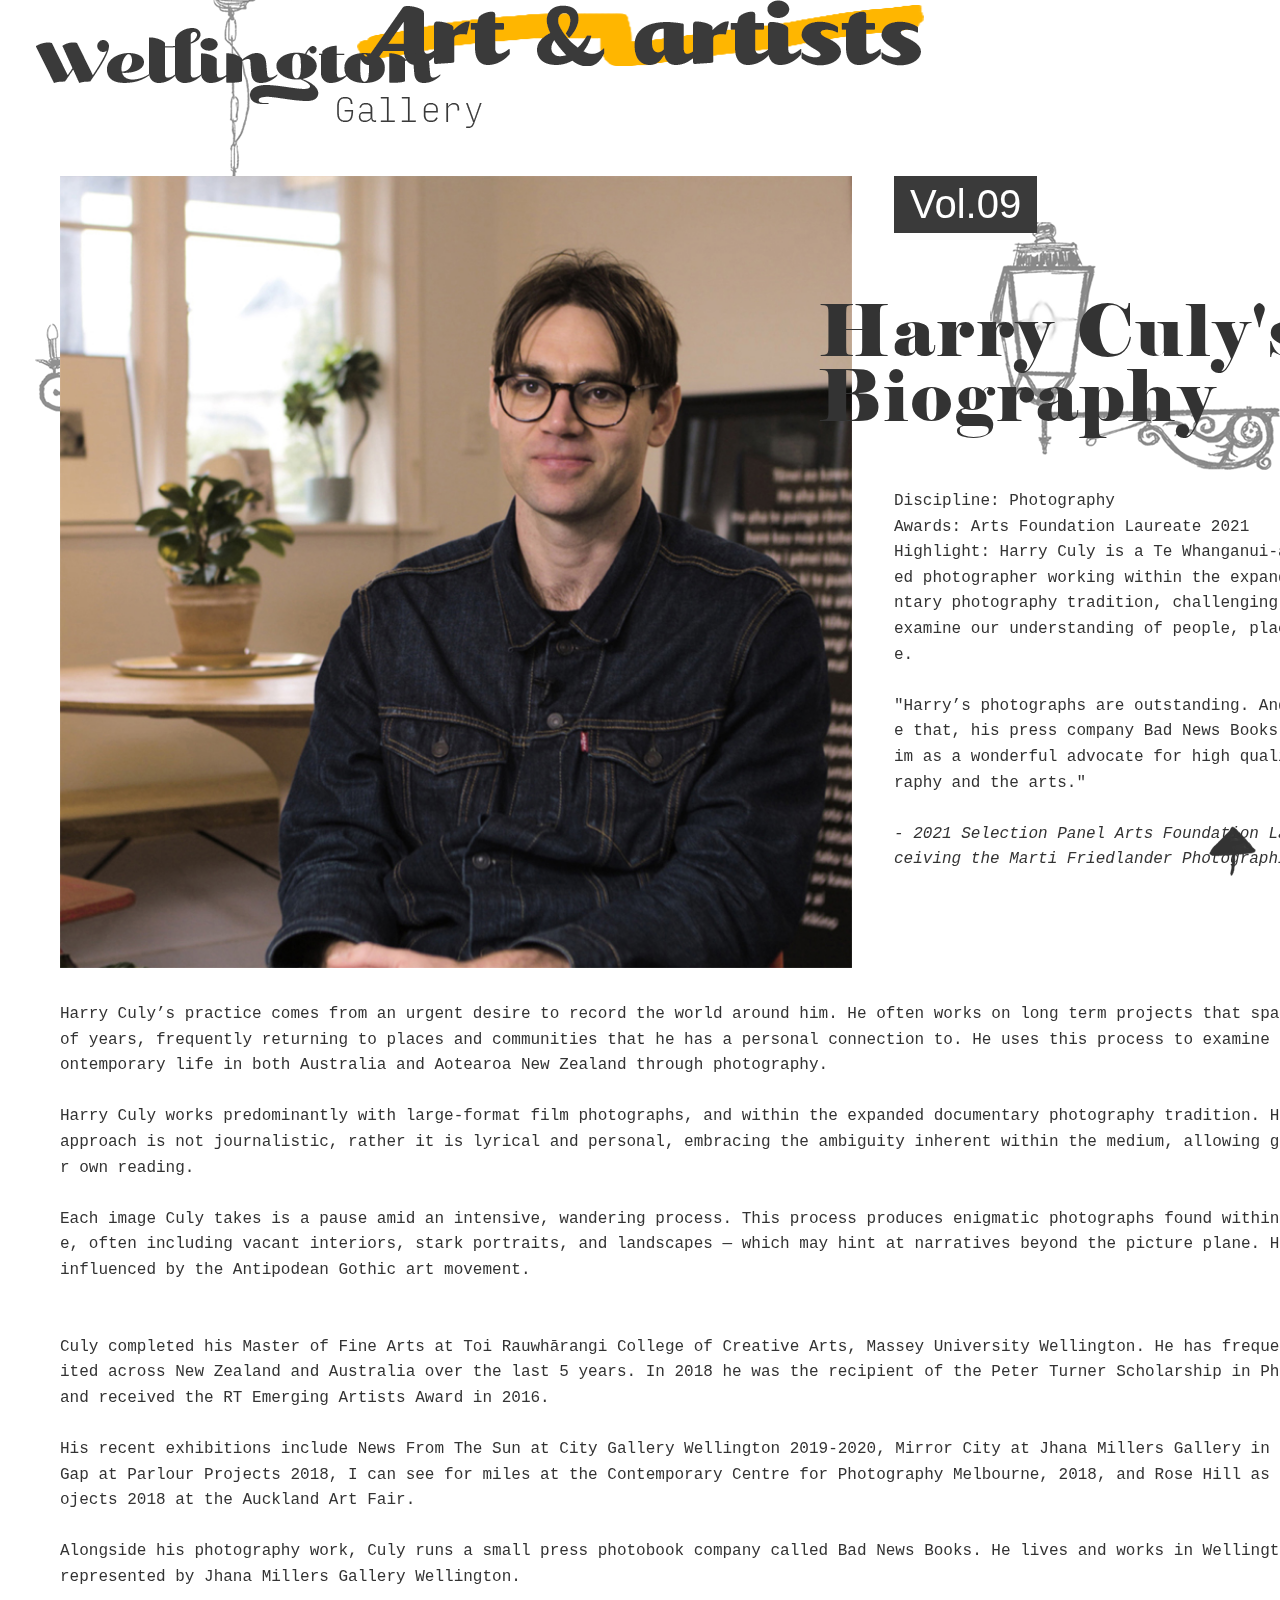
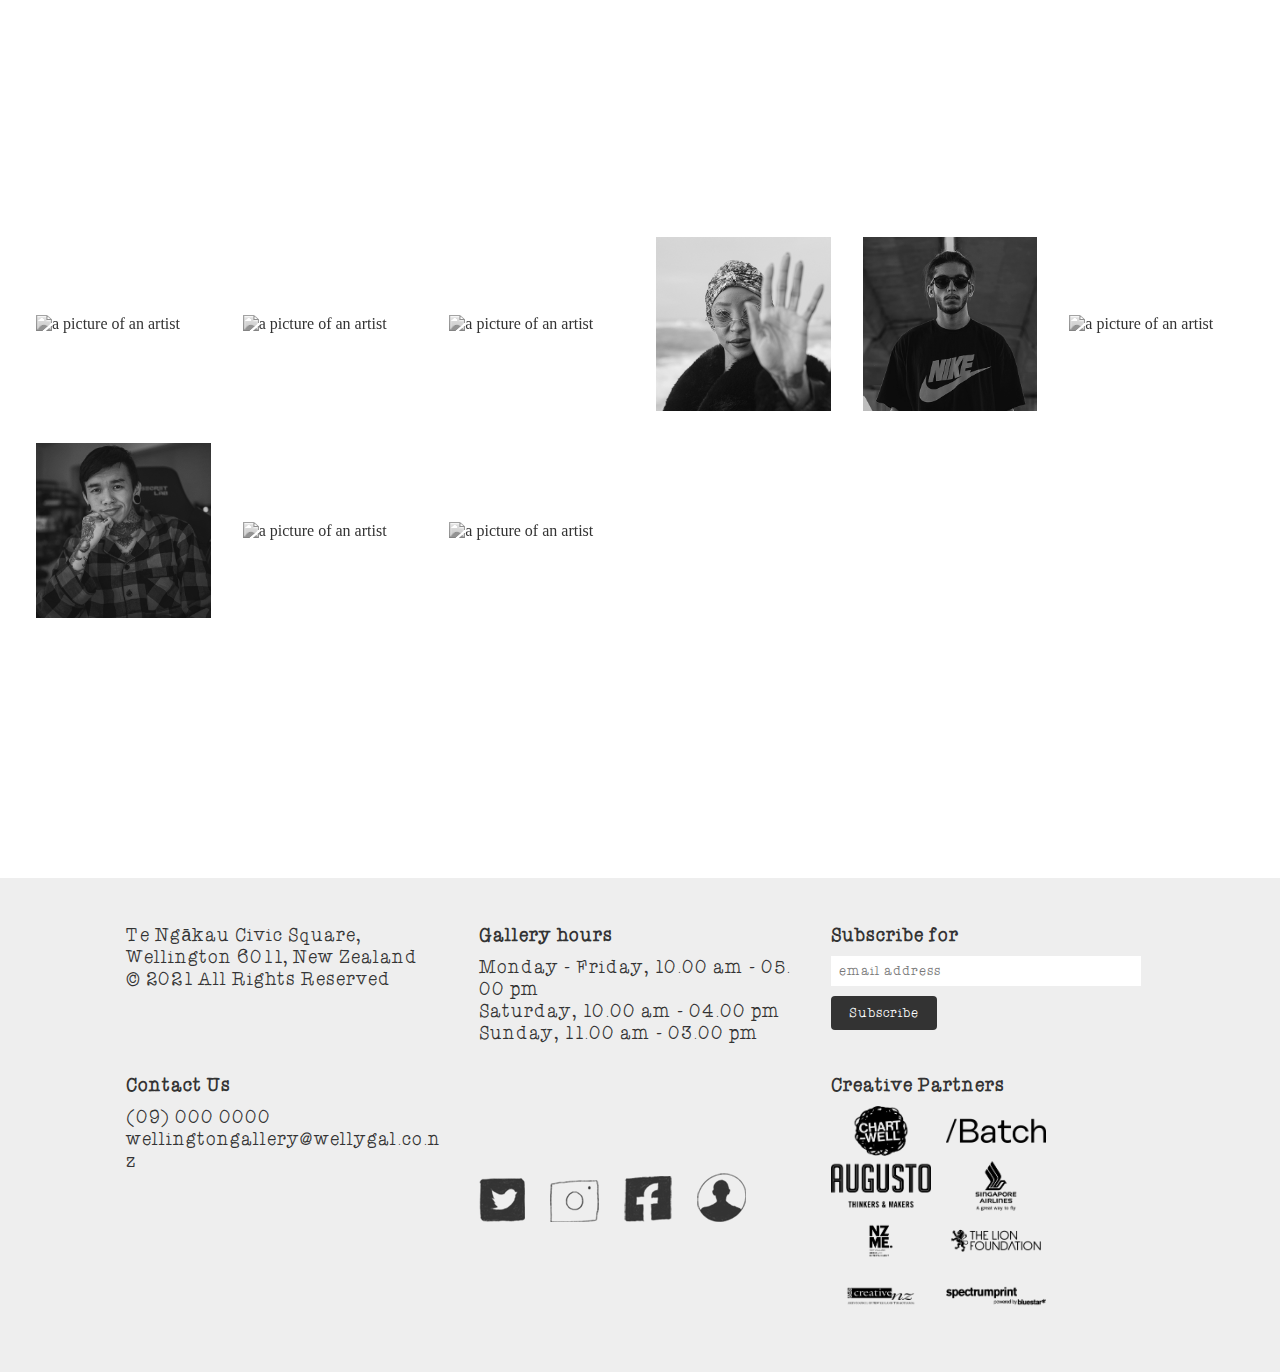
==== artartists.html @ f789f9ac "Add files via upload" ====
<!DOCTYPE html>
<html lang="en">
  <head>
    <meta charset="UTF-8" />
    <meta http-equiv="X-UA-Compatible" content="IE=edge" />
    <meta name="viewport" content="width=device-width, initial-scale=1.0" />

    <meta property="og:url" content="http://"> <!-- 주소-->
    <meta property="og:title" content=""> <!-- 제목 -->
    <meta property="og:type" content="website"> <!-- 정보-->
    <meta property="og:description" content="description">

    <title>Wellington Gallery</title>

    <link rel="icon" href="images/favicon.png">
    <link rel="stylesheet" type="text/css" href="css/slick.css" />
    <link rel="stylesheet" type="text/css" href="css/slick-theme.css" />
    <link rel="stylesheet" type="text/css" href="css/aos.css" />
    <link rel="stylesheet" type="text/css" href="css/style.css" />
    <link rel="stylesheet" href="https://use.typekit.net/sln8mxs.css">

    <script type="text/javascript" src="js/jquery-3.1.1.min.js"></script>
    <script type="text/javascript" src="js/jquery-ui.min.js"></script>
    

  </head>
  <body>
    <div id="wrapper">
      <div class="bg_fixed">
        <img src="images/chandelier.png" alt="chandelier" class="chandelier"/>
        <img src="images/light.png" alt="light" class="light"/>
      </div>
      <header class="header">
    <h1 class="logo">
          <a href="index.html" target="_self"
            ><img src="images/logo.png" alt="logo image"
          /></a>
        </h1>
        <nav class="main-nav" id="overlay">
          <ul class="nav_list">
            <li>
              <a href="index.html#sec1">what's on?</a>
            </li>
            <li><a href="index.html#sec2">highlights</a></li>
            <li><a href="index.html#sec3">virtual tour</a></li>
            <li>
              <a href="#sec5">art &amp; artists</a
              >
            </li>
            <li><a href="index.html#sec4">events</a></li>            
            <li><a href="index.html#footer">contact us</a></li>
          </ul>
        </nav>
        <div class="search">
          <input type="text" placeholder="" />
          <button>
            <img src="images/search.png" alt="search" />
          </button>
        </div>
        <div class="shop">
          <button>
          <img src="images/shop.png" alt="shop icon" class="shopicon">
          </button>
        </div>
        <div class="menu" >
            <button class="nav-button" id="toggle">
            
            <img src="images/ham.png" alt="menu icon" class="menu-btn" />
            <img src="images/close_icon.png" alt="close icon" class="close-btn">
      </button>
        </div>
      </header>

      <!-- header end -->

      <!-- art & artists start -->

      <section>
        <section class="artartists" id="sec5">
        <img src="images/sec5_title.png" alt="Art and artists">
        <div class="vol9">
          
          <div class="interviewBoxtop">
          <div class="interviewpic">
            <img src="images/sub/harryculy.jpg" alt="a picture of Harry Culy" />
          </div>
          <div class="interviewtext">
            <span class="volspan">Vol.09</span>
            <h1
              data-aos="fade-up-left"
              data-aos-duration="2000"
              data-aos-delay="300"
            >
              Harry Culy's<br />
              Biography
            </h1>

            <p>
              Discipline: Photography<br />
              Awards: Arts Foundation Laureate 2021 <br />
              Highlight: Harry Culy is a Te Whanganui-a-Tara based photographer
              working within the expanded documentary photography tradition,
              challenging us to re-examine our understanding of people, place
              and home. <br /><br />
              "Harry’s photographs are outstanding. And alongside that, his
              press company Bad News Books cements him as a wonderful advocate
              for high quality photography and the arts."<br /><br>
              <em
                >- 2021 Selection Panel Arts Foundation Laureate receiving the
                Marti Friedlander Photographic Award</em
              >
              </p>
              </div>
              </div>

              
              <div class="interviewtext it2">
              <p>
              Harry Culy’s practice comes from an urgent desire to record the
              world around him. He often works on long term projects that span a
              number of years, frequently returning to places and communities
              that he has a personal connection to. He uses this process to
              examine everyday contemporary life in both Australia and Aotearoa
              New Zealand through photography. <br />

              <br />
              Harry Culy works predominantly with large-format film photographs,
              and within the expanded documentary photography tradition. However
              his approach is not journalistic, rather it is lyrical and
              personal, embracing the ambiguity inherent within the medium,
              allowing gaps for our own reading. <br /><br />

              Each image Culy takes is a pause amid an intensive, wandering
              process. This process produces enigmatic photographs found within
              daily life, often including vacant interiors, stark portraits, and
              landscapes — which may hint at narratives beyond the picture
              plane. His work is influenced by the Antipodean Gothic art
              movement. <br /><br />
              </

              He says of this movement, “I don’t exactly know why I’m interested
              in this type of work… I think I was subconsciously drawn to it.
              It’s difficult to describe but it draws on Freud’s notion of the
              ‘Uncanny’. I have spent a lot of time going down the rabbit hole,
              researching, reading books, watching films, looking at ‘gothic’
              painting and art – looking at ideas behind the gothic ­– like the
              post-colonial discourse, and the way it works on a psychological
              level. I guess I’m drawn to the feeling it gives me, especially
              with everyday life... More than anything it’s a feeling of being
              unsettled, of uneasiness, of anxiety. That feeling seems to echo
              my relationship to Aotearoa and my own sense of ‘home’.”<br /><br />

              Culy completed his Master of Fine Arts at Toi Rauwhārangi College
              of Creative Arts, Massey University Wellington. He has frequently
              exhibited across New Zealand and Australia over the last 5 years.
              In 2018 he was the recipient of the Peter Turner Scholarship in
              Photography, and received the RT Emerging Artists Award in
              2016.<br /><br />

              His recent exhibitions include News From The Sun at City Gallery
              Wellington 2019-2020, Mirror City at Jhana Millers Gallery in
              2020, The Gap at Parlour Projects 2018, I can see for miles at the
              Contemporary Centre for Photography Melbourne, 2018, and Rose Hill
              as part of Projects 2018 at the Auckland Art Fair. <br /><br />

              Alongside his photography work, Culy runs a small press photobook
              company called Bad News Books. He lives and works in Wellington.
              He is represented by Jhana Millers Gallery Wellington.
            </p>
            </div>          
        </div>
      </section>

      <!-- art & artists end -->

      <!-- gallery start -->

      <section class="gallery">
        <div class="sub-grid-container">
          <figure class="gallery-item">
            <img src="images/sub/artist01.jpg" alt="a picture of an artist" />
          </figure>
          <figure class="gallery-item">
            <img src="images/sub/artist02.jpg" alt="a picture of an artist" />
          </figure>
          <figure class="gallery-item">
            <img src="images/sub/artist03.jpg" alt="a picture of an artist" />
          </figure>
          <figure class="gallery-item">
            <img src="images/sub/artist04.jpg" alt="a picture of an artist" />
          </figure>
          <figure class="gallery-item">
            <img src="images/sub/artist05.jpg" alt="a picture of an artist" />
          </figure>
          <figure class="gallery-item">
            <img src="images/sub/artist06.jpg" alt="a picture of an artist" />
          </figure>
          <figure class="gallery-item">
            <img src="images/sub/artist07.jpg" alt="a picture of an artist" />
          </figure>
          <figure class="gallery-item">
            <img src="images/sub/artist08.jpg" alt="a picture of an artist" />
          </figure>
          <figure class="gallery-item">
            <img src="images/sub/artist09.jpg" alt="a picture of an artist" />
          </figure>
        </div>
      </section>

      <!-- header end -->

      <!-- back to top -->

      <div class="topButton">
        <button onclick="topFunction()" id="scrolltop"></button>
      </div>

      <!-- footer start -->
      <footer id="footer">
        <div class="grid-container">
          <div class="address">
            <p>
              Te Ngākau Civic Square,<br />
              Wellington 6011, New Zealand<br />
              &copy 2021 All Rights Reserved
            </p>
          </div>

          <div class="hours">
            <h6>Gallery hours</h6>
            <p>
              Monday - Friday, 10.00 am - 05.00 pm<br />
              Saturday, 10.00 am - 04.00 pm<br />
              Sunday, 11.00 am - 03.00 pm
            </p>
          </div>

          <div class="mailing">
            <h6>Subscribe for</h6>
            <input
              type="text"
              class="mailing_input"
              placeholder="email address"
            />
            <button type="submit">Subscribe</button>
          </div>

          <div class="contact">
            <h6>Contact Us</h6>
            <p>(09) 000 0000</p>
            <p>wellingtongallery@wellygal.co.nz</p>
          </div>

          <div class="social">
            <a href="#self"
              ><img src="images/twitter.png" alt="twitter icon"
            /></a>
            <a href="#self"
              ><img src="images/insta.png" alt="instagram icon"
            /></a>
            <a href="#self"
              ><img src="images/facebook.png" alt="facebook icon"
            /></a>
            <a href="#self"
              ><img src="images/contact.png" alt="contact icon"
            /></a>
          </div>

          <div class="partner">
            <h6>Creative Partners</h6>
            <img src="images/partner01.png" alt="partner's banner" />
            <img src="images/partner06.png" alt="partner's banner" />
            <img src="images/partner03.png" alt="partner's banner" />
            <img src="images/partner04.png" alt="partner's banner" />
            <img src="images/partner05.png" alt="partner's banner" />
            <img src="images/partner02.png" alt="partner's banner" />
            <img src="images/partner07.png" alt="partner's banner" />
            <img src="images/partner08.png" alt="partner's banner" />
          </div>
        </div>
      </footer>
      <!-- footer end -->
    </div>
    <!-- wrapper end-->

    <script type="text/javascript" src="js/aos.js"></script>
    <script type="text/javascript" src="js/slick.js"></script>
    <script type="text/javascript">
      $(document).ready(function () {
        // top button
        $(function () {
          // back to top
          $("#scrolltop").click(function () {
            $("html, body").animate({ scrollTop: "0" }, 500);
          });

          // menu open
          const btnNavEl = document.querySelector(".menu-btn");
          const headerEl = document.querySelector(".header");
          const closeEl = document.querySelector(".close-btn");
          const closeEls = document.querySelector(".nav_list");

          btnNavEl.addEventListener("click", function () {
            headerEl.classList.toggle("nav-open");
          });

          closeEl.addEventListener("click", function () {
            headerEl.classList.toggle("nav-open");
          });

          closeEls.addEventListener("click", function () {
            headerEl.classList.toggle("nav-open");
          });

          // flicking lights on and off

          $(window).on("scroll", function () {
            console.log($(this).scrollTop());
            if ($(this).scrollTop() >= 420) {
              $(".chandelier").attr("src", "images/chandelier_on.png");
              $(".light").attr("src", "images/light_on.png");
              // $(".chandelier").addClass("chandelier_on")
            } else {
              $(".chandelier").attr("src", "images/chandelier.png");
              $(".light").attr("src", "images/light.png");
            }
            if ($(this).scrollTop() >= 3190) {
              $(".light").attr("src", "images/light.png");
              $(".chandelier").attr("src", "images/chandelier.png");
            }

            //Scroll event
            $(window).scroll(function () {
              var scrolled = $(window).scrollTop();
              if (scrolled > 200) $("#scrolltop").fadeIn("slow");
              if (scrolled < 200) $("#scrolltop").fadeOut("slow");
            });
          });
          // aos initialisation
          AOS.init();
        });
      });
    </script>
  </body>
</html>
---- css/style.css ----
@font-face {
  font-family: "Atype";
  src: url("../fonts/ATypewriterForMe.woff") format("woff"),
    url("../fonts/ATypewriterForMe.ttf") format("truetype");
}

@font-face {
  font-family: "Elephant";
  src: url("../fonts/ELEPHNT.woff") format("woff"),
  url("../fonts/ELEPHNT.TTF") format("truetype");
}

@import url("https://fonts.googleapis.com/css2?family=Inter:wght@400;500;700&family=Roboto+Mono:ital,wght@0,300;0,400;0,600;1,400&display=swap");
@import url('http://fonts.cdnfonts.com/css/elephant');

/* general */
/* 
main colour: #ffb600 
font colour: #3a3a3a
section colour: #333


Input Mono Italic
font-family: input-mono, monospace;
font-weight: 400;
font-style: italic;


Input Mono Regular
font-family: input-mono, monospace;
font-weight: 400;
font-style: normal;

Input Mono Bold Italic
font-family: input-mono, monospace;
font-weight: 700;
font-style: italic;

Input Mono Bold
font-family: input-mono, monospace;
font-weight: 700;
font-style: normal;

Input Mono Compressed Italic
font-family: input-mono-compressed, monospace;
font-weight: 400;
font-style: italic;

Input Mono Compressed Regular
font-family: input-mono-compressed, monospace;
font-weight: 400;
font-style: normal;

Input Mono Compressed Bold
font-family: input-mono-compressed, monospace;
font-weight: 700;
font-style: normal;

Input Mono Compressed Bold Italic
font-family: input-mono-compressed, monospace;
font-weight: 700;
font-style: italic;

Input Mono Condensed Regular
font-family: input-mono-condensed, monospace;
font-weight: 400;
font-style: normal;

Input Mono Condensed Italic
font-family: input-mono-condensed, monospace;
font-weight: 400;
font-style: italic;

Input Mono Condensed Bold
font-family: input-mono-condensed, monospace;
font-weight: 700;
font-style: normal;

Input Mono Condensed Bold Italic
font-family: input-mono-condensed, monospace;
font-weight: 700;
font-style: italic;

Input Mono Narrow Regular
font-family: input-mono-narrow, monospace;
font-weight: 400;
font-style: normal;

Input Mono Narrow Italic
font-family: input-mono-narrow, monospace;
font-weight: 400;
font-style: italic;

Input Mono Narrow Bold
font-family: input-mono-narrow, monospace;
font-weight: 700;
font-style: normal;

Input Mono Narrow Bold Italic
font-family: input-mono-narrow, monospace;
font-weight: 700;
font-style: italic;
*/

* {
  padding: 0;
  margin: 0;
  box-sizing: border-box;
  color: #333;

}

::-webkit-scrollbar{
  width: 15px;
}
::-webkit-scrollbar-track{
  background-color: #fff;
}
::-webkit-scrollbar-thumb{
  background-color: #ffb600;
  border-radius: 10px;
}

html {
  overflow-x: hidden;
}


ul {
  list-style: none;
}
a {
  text-decoration: none;
}
p {
  word-break: break-all;
}




#wrapper {
  width: 100%;
  overflow-x: hidden;
}
.inner {
  width: 1200px;
  margin: 0 auto;
}
/* #wrapper {width: 100%; background: url(../images/chandelier.png) top -5px left 42px no-repeat} */
.bg_fixed {
  position: fixed;
  top: 0;
  z-index: -1;
  display: flex;
  justify-content: space-between;
  width: 100%;
}
.bg_fixed img {
  object-fit: none;
}
.bg_fixed img:nth-child(1) {
  transform: translate(24px, -22px);
}
.bg_fixed img:nth-child(2) {
  padding-top: 190px;
}

/* header */
header {
  width: 100%;
  height: 165px;
  padding: 0 36px;
  display: flex;
  column-gap: 1rem;
  align-items: center;
  justify-content: space-between;
  position: fixed;
  top: 0;
  z-index: 999;
}

.header .main-nav {
  font-family: "Atype", input-mono, monospace;
  font-size: 40px;
  text-align: center;
  color: #fff;
  width: 100%;
  height: 100vh;
  background-color: rgba(58, 58, 58, 0.92);

  position: absolute;
  left: 0;
  top: 0;

  display: flex;
  justify-content: center;
  align-items: center;

  opacity: 0;
  pointer-events: none;
  visibility: hidden;
  transition: all 0.5s ease-in-out;
  transform: translateX(100%);
  z-index: -1;
  backdrop-filter: blur(10px);
}

.nav_list li {
  margin-bottom: 20px;
}

.nav_list li a {
  color: #fff;  
}

.menu button {
  border: none;
  background: none;
  cursor: pointer;

  display: block;
}

.close-btn {
  display: none;
  filter: invert();
  z-index: 999;
}

/* nav open */
.nav-open .main-nav {
  opacity: 1;
  pointer-events: auto;
  visibility: visible;
  transform: translateX(0);
}
.nav-open .close-btn {
  display: block;
}
.nav-open .menu-btn {
  display: none;
}
.nav-open .search {
  display: none;
}
.nav-open .shopicon {
  display: none;
}

.search {
  display: flex;
  margin-left: 65rem;
}
.search input {
  border: none;
  height: 40px;
  background: none;
  outline: none;
  background: url(../images/search_bar.png) no-repeat;
  background-position-y: bottom;
  font-family: "atype";
  width: 165px;
}
.search button {
  display: inline-block;
  vertical-align: top;
  padding-left: 5px;
  border: none;
  cursor: pointer;
  background: none;
}
.shop button{
  cursor: pointer;
  background: none;
  border: none;
}
/* slick1 */
.center.slick-slider {
  margin-top: 48px;
  overflow: hidden;
}
.center .slick-list {
  overflow: inherit;
}
.center .slick-center .slide-h3 {
  color: #fff;
}
.center .slider {
  width: 600px;
  height: 150px;
  margin: 20px auto;
  text-align: center;
}
.center .slide-h3 {
  margin: 10% 0 10% 0;
  padding: 40% 20%;
  background: #008ed6;
}
.center .slider div {
  margin-right: 5px;
}
.center .slick-slide {
  padding: 34px 0;
}
.center .slick-slide img {
  opacity: 0.6;
}
.center .slick-center {
  display: block;
  opacity: 1;
  transform: scale(1.1);
}
.center .slick-center img {
  opacity: 1;
}
.center .slick-slide h3 {
  background-color: #fff;
}
.center .slick-active {
  position: inherit;
  z-index: -1;
}
.center .slick-center {
  z-index: 10;
}
.center .slick-prev,
.center .slick-next {
  z-index: 999;
  top: calc(50% - 35px);
}
.center .slick-prev {
  left: 36px;
}
.center .slick-next {
  right: 36px;
}
.center .slick-prev:before,
.center .slick-next:before {
  color: #000;
}
.center .slick-dots {
  bottom: 0;
  z-index: 100;
}
.center .slick-dots li {
  width: 30px;
  height: 33px;
}
.center .slick-dots li.slick-active {
  width: 64px;
  height: 35px;
}
.center .slick-dots li.slick-active button:before {
  background: url(../images/pager_active.png) no-repeat;
  opacity: 1;
}
.center .slick-dots li button:before {
  font-size: 35px;
  content: "";
  width: 100%;
  height: 100%;
  opacity: 1;
  background: url(../images/pager_none.png) no-repeat;
}
.center.slick-dotted.slick-slider {
  padding-bottom: 60px;
}
.slick-prev.slick-arrow {
  background: url(../images/arrow_left.png) no-repeat;
  width: 55px;
  height: 47px;
  z-index: 1;
}
.slick-next.slick-arrow {
  background: url(../images/arrow_right.png) no-repeat;
  width: 55px;
  height: 47px;
  filter: brightness(20%);
  z-index: 100;
}
.center .slick-prev:before,
.center .slick-next:before {
  display: none;
}
/* section1 */
.sec1 {
  text-align: center;
}
.sec1 h2 {
  margin: 274px 0 48px 0;
}
.sec1 .center {
  margin-bottom: 224px;
}

/* section 2 */
.sec2 {
  width: 100%;
}
.sec2 img {
  width: 100%;
  display: inline-block;
}
.sec2_left h2 img {
  width: auto;
}
@media (max-width: 1700px) {
  .sec2_title {
  height: 350px;
  }
  .sec2_left p{
  display: none;
}
}
.hidden {
  opacity: 0;
}
.console-container {
  font-family: inherit;
  font-size: 28px;

  display: block;
  color: #333;
  top: 0;
  bottom: 0;
  left: 0;
  right: 0;
  margin: auto;
}
.console-underscore {
  display: inline-block;
  position: relative;
  top: -0.14em;
  left: 10px;
}
.sec2 .container {
  display: flex !important;
}
.sec2_left {
  width: 50%;
  font-family: input-mono, monospace;
  line-height: 1.8;
  padding: 0;
}
.sec2 .container.first .sec2_left {
  padding: 36px 54px;
}



.sec2_left h2 {
  text-align: right;
  padding-top: 12px;
}
.console-underscore {
  margin: 120px 0 20px 0;
}
.sec2_right {
  width: 50%;
}

/* slick2 */

/* section 3 */
.sec3 {
  text-align: center;
  margin-top: 224px;
  position: relative;
}
.robin {
  position: absolute;
  top: 2px;
   left: 20%;
}
@media (max-width: 1300px){
 .robin{
   left: 15%;
 }
}
@media (max-width: 1100px){
 .robin{
   left: 7%;
 }
}
@media (max-width: 1100px){
 .robin{
   display: none;
 }
}
.map {
  width: 100%;
  margin-top: 70px;
}
.mapWrap {
  background: #ffb600;
  height: 960px;
  width: 100%;
  background-size: cover;
  margin-top: 80px;
  margin-bottom: 240px;
  cursor: url('../images/foot.png'), auto;
  padding-top: 100.5px;
}
.galleries {
  position: relative;
  width: 970px;
  height: 100%;
  background: url(../images/mapppp.png) no-repeat;
  margin: 0 auto;
}
.gal {
  position: absolute;
}
.gal.choi {
  top: 147px;
    left: 50px;
}
.gal.west {
    bottom: 72px;
    left: 30px;
}
.gal.galleryshop {
top: 184px;
right: 317px;
}

.gal.east {
     bottom: 110px;
    right: 268px;
}

.sparkle {
  position: relative;
  top: 50%;
  left: 50%;
  transform: translate(-50%, -50%);
  display: block;
  border-radius: 50%;
  overflow: hidden;
}
.west .sparkle {
  border-radius: 0;
}
.sparkle img {
  display: block;
  transition: all 0.5s cubic-bezier(0.645, 0.045, 0.355, 1);
}
.sparkle .glow-wrap {
  overflow: hidden;
  position: absolute;
  width: 100%;
  height: 100%;
  top: 0;
  width: 180px;
  transform: translateX(16px);
}
.choi .sparkle .glow-wrap {
  transform: translateX(25px);
}
.sparkle .glow {
  display: block;
  position: absolute;
  width: 40%;
  height: 200%;
  background: rgba(255, 255, 255, 0.2);
  top: 0;
  filter: blur(5px);
  transform: rotate(45deg) translate(-450%, 0);
  transition: all 0.5s cubic-bezier(0.645, 0.045, 0.355, 1);
}
.sparkle:hover .glow {
  transform: rotate(45deg) translate(450%, 0);
  transition: all 1s cubic-bezier(0.645, 0.045, 0.355, 1);
}
.sparkle:hover img,
.sparkle:hover .glow-wrap {
  margin-top: 0;
}

/* sec3 modal */
.modal_hidden {
  display: none;
}

.choi_modal{
  position: absolute;
  margin: 0 auto;
  width: 920px;
  background-color: #eee;
  padding: 36px;
  z-index: 9999;
  position: absolute;
  top: 50%;
  left: 50%;
  transform: translate(-50%, -50%);
}
.choi_modal p{
  margin-top: 10px;
}
.choi_modal img:nth-child(2) {
  margin-top: 50px;
}

.shop_modal{
  position: relative;
  margin: 0 auto;
  width: 1100px;
  background-color: #eee;
  padding: 36px;
  z-index: 999;
  position: absolute;
  top: 50%;
  left: 50%;
  transform: translate(-50%, -50%);
}
.shop_modal img:nth-child(2){
  margin-top: 50px;
}

.west_modal{
  position: relative;
  margin: 0 auto;
  width: 920px;
  background-color: #eee;
  padding: 36px;
  z-index: 999;
  position: absolute;
  top: 50%;
  left: 50%;
  transform: translate(-50%, -50%);
}
.west_modal img:nth-child(2){
  margin-top: 50px;
  width: 750px;
}
.west_modal p{
  margin-top: 10px;
}

.east_modal{
  position: relative;
  margin: 0 auto;
  width: 820px;
  background-color: #eee;
  padding: 36px;
  z-index: 999;
  position: absolute;
  top: 50%;
  left: 50%;
  transform: translate(-50%, -50%);
}
.east_modal img:nth-child(2){
  margin-top: 50px;
  width: 650px;
}
.east_modal p{
  margin-top: 10px;
}

.close-modal {
  cursor: pointer;
  background: none;
  border: none;
  position: absolute;
  top: 20px;
  right: 20px;
}

/* section 4 */
.sec4 {
  text-align: center;
  margin-top: 224px;
}
.sec4 .container {
  display: flex;
  justify-content: center;
  align-items: center;
  gap: 5.25rem;
}
.eventBox {
  font-family: input-mono, monospace;
  margin-top: 80px;
  margin-bottom: 120px;
  width: 40%;
  padding: 52px;
  background-color: #eee;
  position: relative;
  transition: 0.3s;
 box-shadow: 0 2.4rem 4.8rem rgba(0, 0, 0, 0.075);
   overflow:hidden; */
}
.eventBox:hover {
  transform: translateY(20px);
  box-shadow: 0 3.2rem 6.4rem rgba(0, 0, 0, 0.06);
}
.text {
  text-align: left;
}
.eventBox h3 {
  font-size: 24px;
  margin-top: 70px;
  margin-bottom: 24px;
}
.eventBox p {
  line-height: 1.6;
}
.eventBox .text p span {
  display: block;
  margin-bottom: 24px;
  font-size: 18px;
}
.eventBox a {
  display: inline-block;
  margin-top: 24px;
  font-weight: 600;
}
.eventBox img:nth-child(2) {
  width: 100%;
}
.eventz_left {
  position: absolute;
  top: -5px;
  left: -10px;
}
.eventz_right {
  position: absolute;
  top: -5px;
  right: -10px;
}


/* top button */
#scrolltop {
  background: url(../images/top.png) no-repeat;
  width: 47px;
  height: 50px;
  position: fixed;
  bottom: 24px;
  right: 24px;
  border: none;
  cursor: pointer;
}

/* footer */
footer {
  width: 100%;
  margin-top: 224px;
  background-color: #eee;
  font-size: 18px;
  font-family: "Atype", input-mono, monospace;
  padding: 46px 126px;
}
.grid-container {
  display: grid;
  grid-template-columns: repeat(3, 1fr);
  gap: 1.875rem;
  justify-content: center;
}
.grid-container h6 {
  font-size: 18px;
  margin-bottom: 10px;
}
.mailing_input {
  display: block;
  font-family: inherit;
  width: 310px;
  height: 30px;
  border: none;
  padding: 8px;
  margin-bottom: 10px;
}
.mailing_input:focus {
  outline: 1.5px dashed #333333;
}
.mailing button {
  font-family: inherit;
  padding: 9px 18px;
  background-color: #333333;
  color: #fff;
  border: none;
  border-radius: 4px;
  cursor: pointer;
}
.social {
  align-self: center;
}
.social a {
  display: inline-block;
  padding-left: 20px;
}
.social a:hover {
  cursor: pointer;
}
.social a:nth-child(1) {
  padding-left: 0;
}
.partner img {
  width: 100px;
  filter: invert(1);
  margin-right: 10px;
}

/****** sub page ******/
/* art & artists start */
.banner {
  background: url(../images/sub/sub_banner.jpg) no-repeat;
  background-size: cover;
  width: 100%;
  height: 340px;
  margin-top: 220px;
}
.interviewBoxtop{
  width: 100%;
  display: flex;
}
.interviewpic{
  width: 60%;
}
.interviewpic img{
  width: 100%;
}
.artartists > img {
  display: block;
  margin: 0 auto;
}
.artartists h2{
  padding-left: 36px;
  margin-top: 20px;
  margin-bottom: 128px;
  font-family: input-mono, sans-serif;
  font-size: 14px;
  font-weight: 400;
}
.vol9{
  width: 1440px;
  /* display: flex; */
  padding: 60px;
  margin: 0 auto;
  margin-top: 50px;
}
.interviewtext{
  width: calc(40% - 42px);
  margin-left: 42px;
  word-break: break-all;
  position: relative; 
}
.interviewtext.it2{
  width: 100%;
  margin-left: 0;
}
.interviewtext.it2 p{
  padding-top: 30px;
  margin-top: 0;
}
.volspan {
  color: #fff;
  background-color: #3a3a3a;
  padding: 6px 16px;
  font-size: 40px;
  font-family: input-mono, sans-serif;
  display: inline-block;
  margin-bottom: 66px;
}
.interviewtext h1{
  font-size: 72px;
  font-family: 'Elephant', sans-serif;
  font-weight: 400;
  letter-spacing: 3px;
  line-height: 0.9;
  margin-bottom: 66px;
  position: absolute;
  top: auto;
  left: -76px;
    
}
.interviewtext p{
  font-size: 16px;
  font-family: input-mono, monospace;
  letter-spacing: 0;
  font-weight: 100;
  line-height: 1.6;
  margin-top: 190px;
}
.gallery{
  margin-top: 150px;
  }
.sub-grid-container {
  width: 100%;
  display: grid;
  grid-template-columns: repeat(6, 1fr);
  grid-gap: 2rem;
  padding: 36px;
  justify-content: center;
  align-items: center;
}
.sub-grid-container img{
  display: block;
  width: 100%;
  transition: all 0.4s;
  overflow: hidden;
  filter: grayscale(1);
}
.sub-grid-container img:hover {
  transform: scale(1.1);
  cursor: pointer;
  filter: grayscale(0);
}
.gallery-item{
  overflow: hidden;
}
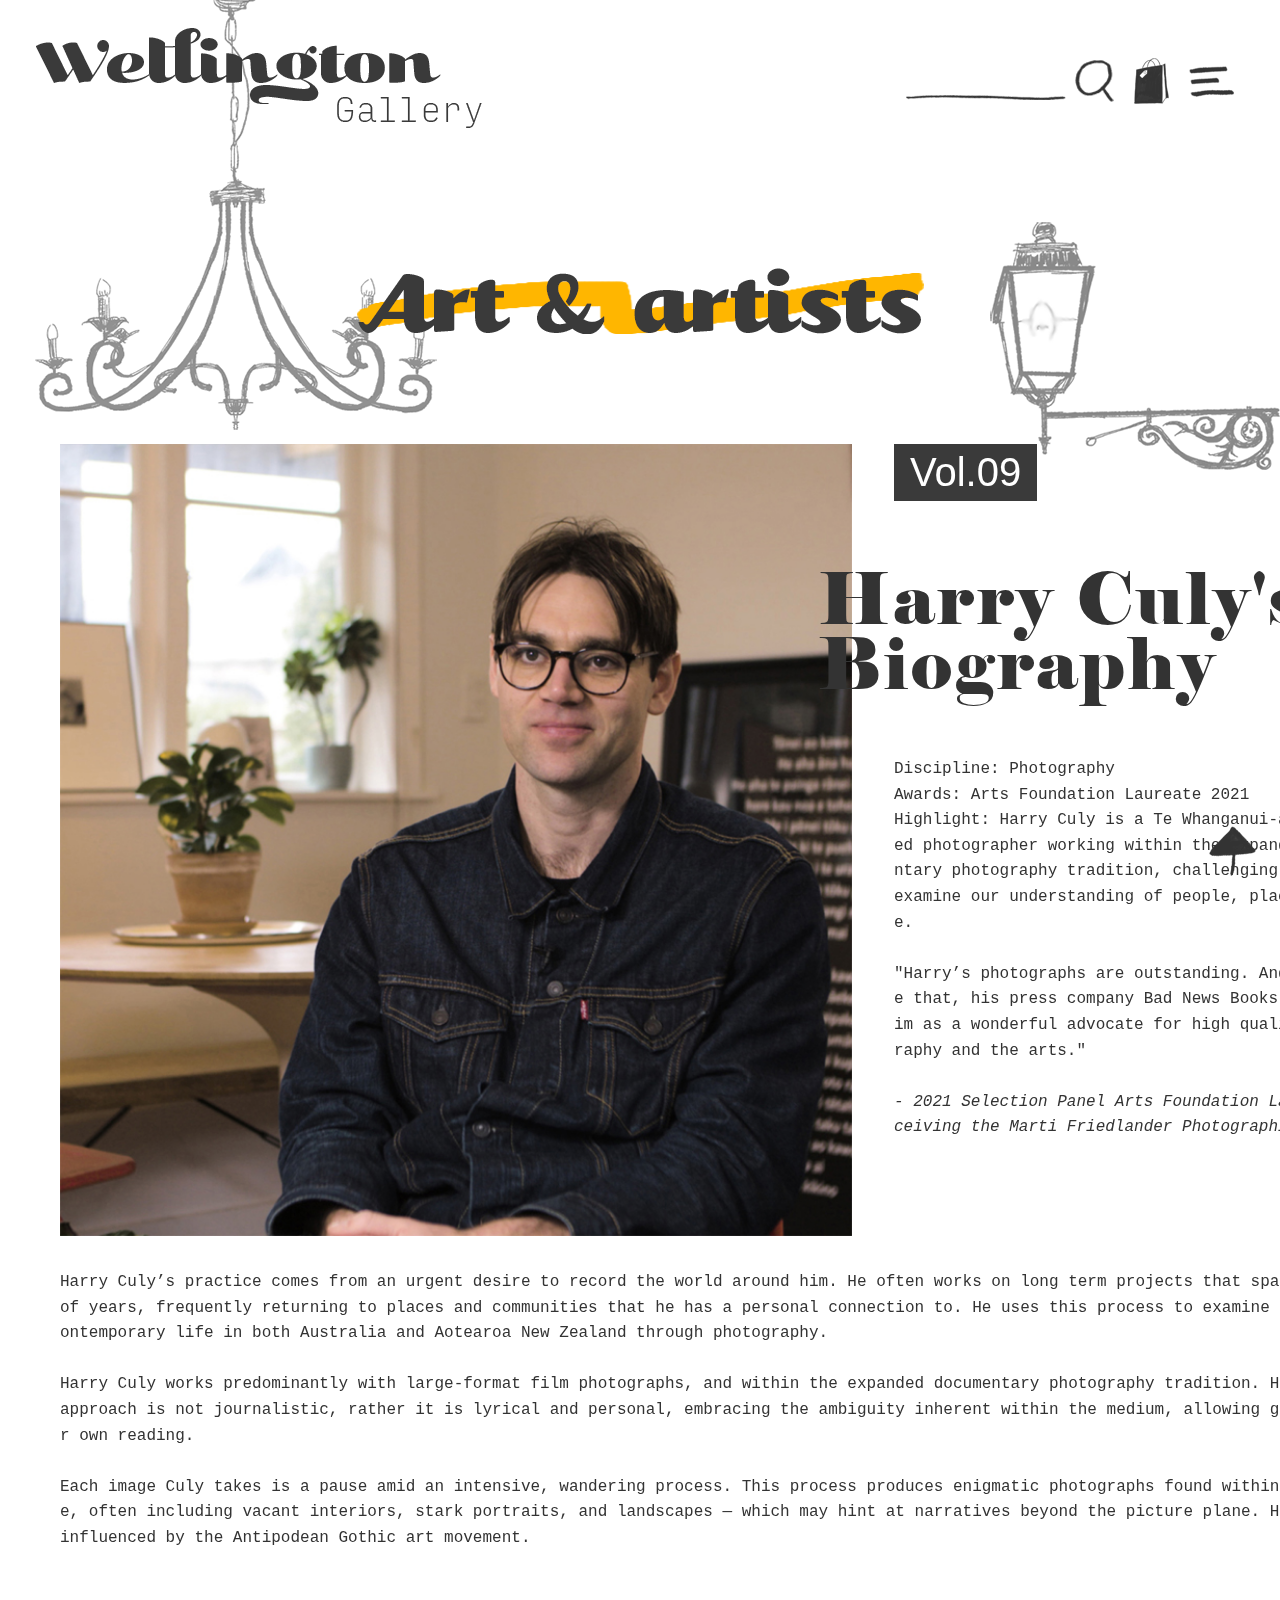
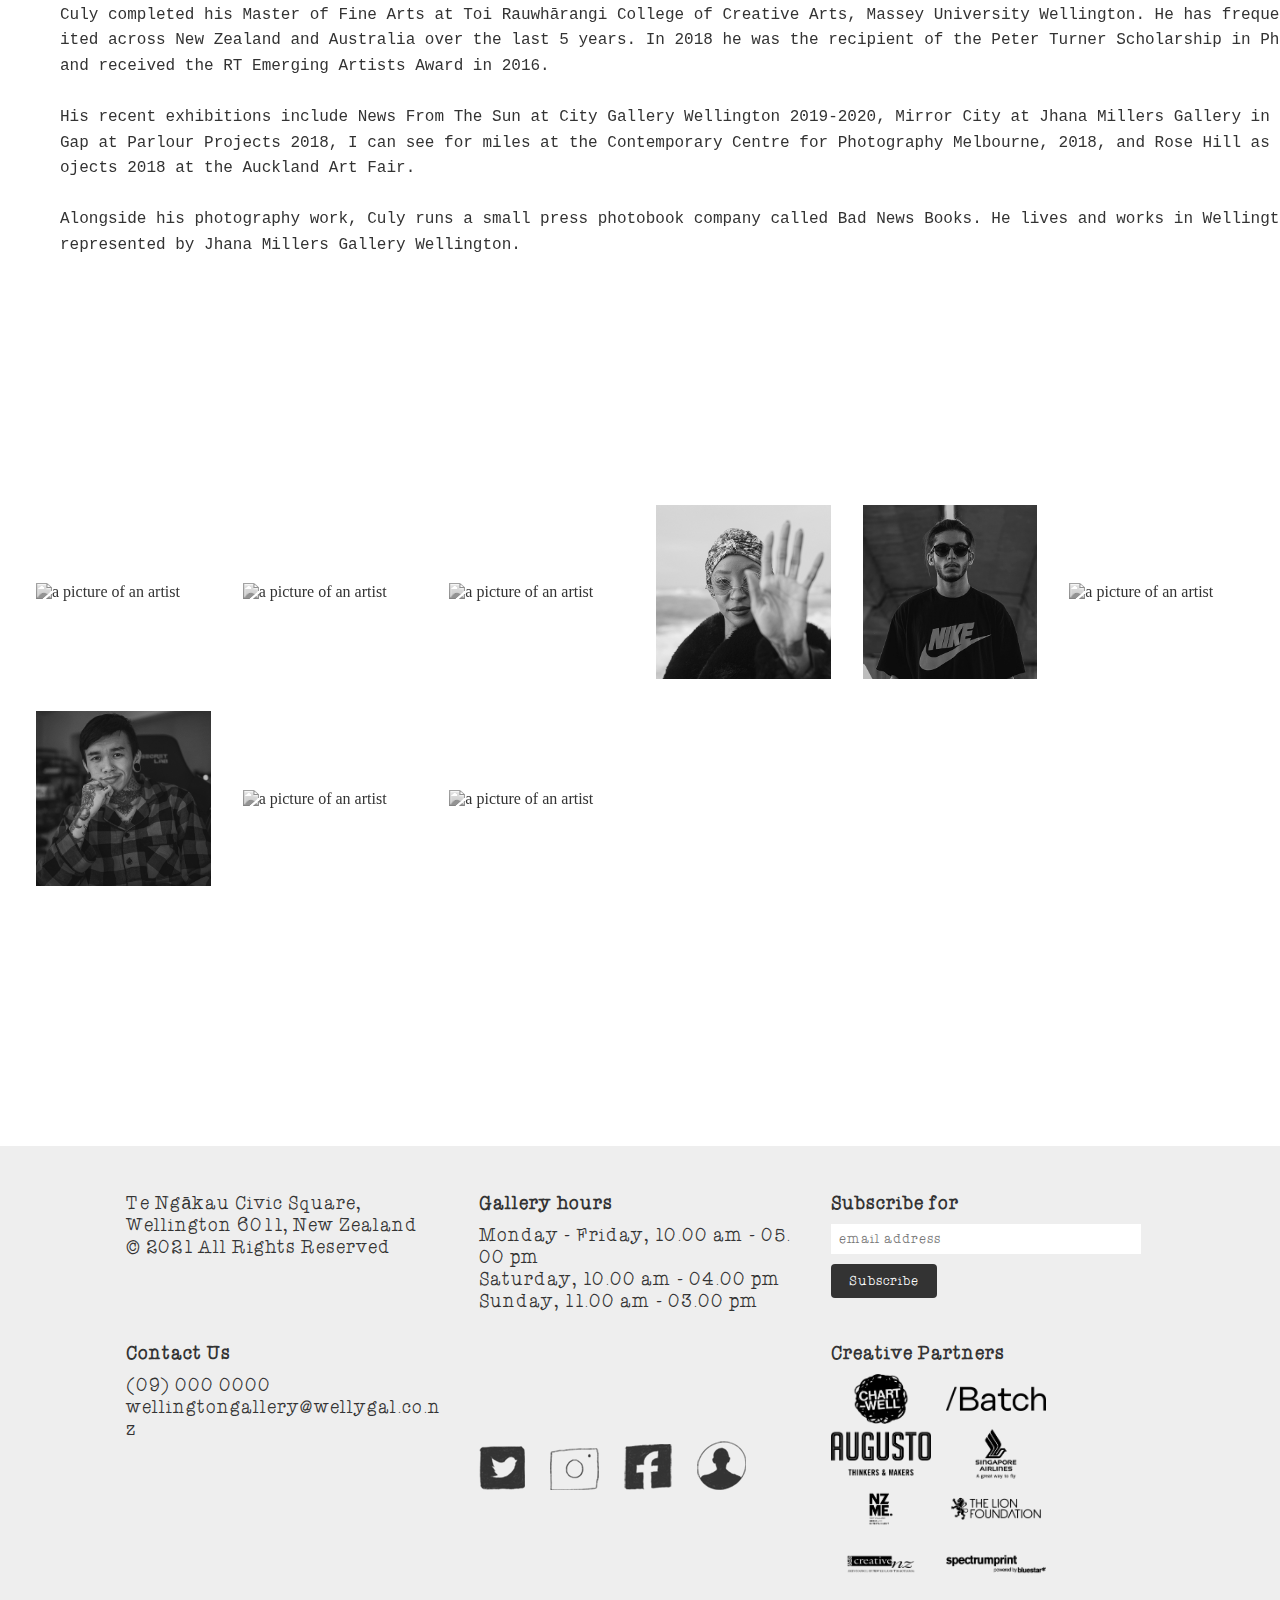
==== commit 7171f130: "Add files via upload" ====
--- a/artartists.html
+++ b/artartists.html
@@ -51,6 +51,7 @@
             <li><a href="index.html#footer">contact us</a></li>
           </ul>
         </nav>
+               <div class="header-right">
         <div class="search">
           <input type="text" placeholder="" />
           <button>
@@ -68,6 +69,7 @@
             <img src="images/ham.png" alt="menu icon" class="menu-btn" />
             <img src="images/close_icon.png" alt="close icon" class="close-btn">
       </button>
+        </div>
         </div>
       </header>
 
@@ -287,36 +289,14 @@
     <script type="text/javascript" src="js/slick.js"></script>
     <script type="text/javascript">
       $(document).ready(function () {
+
+   
+
         // top button
         $(function () {
-          // back to top
-          $("#scrolltop").click(function () {
-            $("html, body").animate({ scrollTop: "0" }, 500);
-          });
-
-          // menu open
-          const btnNavEl = document.querySelector(".menu-btn");
-          const headerEl = document.querySelector(".header");
-          const closeEl = document.querySelector(".close-btn");
-          const closeEls = document.querySelector(".nav_list");
-
-          btnNavEl.addEventListener("click", function () {
-            headerEl.classList.toggle("nav-open");
-          });
-
-          closeEl.addEventListener("click", function () {
-            headerEl.classList.toggle("nav-open");
-          });
-
-          closeEls.addEventListener("click", function () {
-            headerEl.classList.toggle("nav-open");
-          });
-
-          // flicking lights on and off
-
-          $(window).on("scroll", function () {
+             $(window).on("scroll", function () {
             console.log($(this).scrollTop());
-            if ($(this).scrollTop() >= 420) {
+            if ($(this).scrollTop() >= 100) {
               $(".chandelier").attr("src", "images/chandelier_on.png");
               $(".light").attr("src", "images/light_on.png");
               // $(".chandelier").addClass("chandelier_on")
@@ -324,10 +304,37 @@
               $(".chandelier").attr("src", "images/chandelier.png");
               $(".light").attr("src", "images/light.png");
             }
-            if ($(this).scrollTop() >= 3190) {
+            if ($(this).scrollTop() >= 2341) {
               $(".light").attr("src", "images/light.png");
               $(".chandelier").attr("src", "images/chandelier.png");
             }
+
+          
+        });
+          // back to top
+          $("#scrolltop").click(function () {
+            $("html, body").animate({ scrollTop: "0" }, 500);
+          });
+
+          // menu open
+          const btnNavEl = document.querySelector(".menu-btn");
+          const headerEl = document.querySelector(".header");
+          const closeEl = document.querySelector(".close-btn");
+          const closeEls = document.querySelector(".nav_list");
+
+          btnNavEl.addEventListener("click", function () {
+            headerEl.classList.toggle("nav-open");
+          });
+
+          closeEl.addEventListener("click", function () {
+            headerEl.classList.toggle("nav-open");
+          });
+
+          closeEls.addEventListener("click", function () {
+            headerEl.classList.toggle("nav-open");
+          });
+
+      
 
             //Scroll event
             $(window).scroll(function () {
@@ -336,9 +343,12 @@
               if (scrolled < 200) $("#scrolltop").fadeOut("slow");
             });
           });
-          // aos initialisation
+
+           // flicking lights on and off
+
+       
+        // aos initialisation
           AOS.init();
-        });
       });
     </script>
   </body>
--- a/css/style.css
+++ b/css/style.css
@@ -248,10 +248,19 @@
   display: none;
 }
 
+
+.header-right{
+  display: flex;
+  align-items: center;
+}
+.header-right div{
+  display: inline-block;
+  margin: 0 10px;
+}
 .search {
-  display: flex;
   margin-left: 65rem;
 }
+
 .search input {
   border: none;
   height: 40px;
@@ -265,7 +274,6 @@
 .search button {
   display: inline-block;
   vertical-align: top;
-  padding-left: 5px;
   border: none;
   cursor: pointer;
   background: none;
@@ -275,6 +283,7 @@
   background: none;
   border: none;
 }
+
 /* slick1 */
 .center.slick-slider {
   margin-top: 48px;
@@ -820,6 +829,10 @@
 .interviewpic img{
   width: 100%;
 }
+
+.artartists {
+  margin-top: 268px;
+}
 .artartists > img {
   display: block;
   margin: 0 auto;
@@ -908,4 +921,5 @@
 }
 .gallery-item{
   overflow: hidden;
-}+}
+
